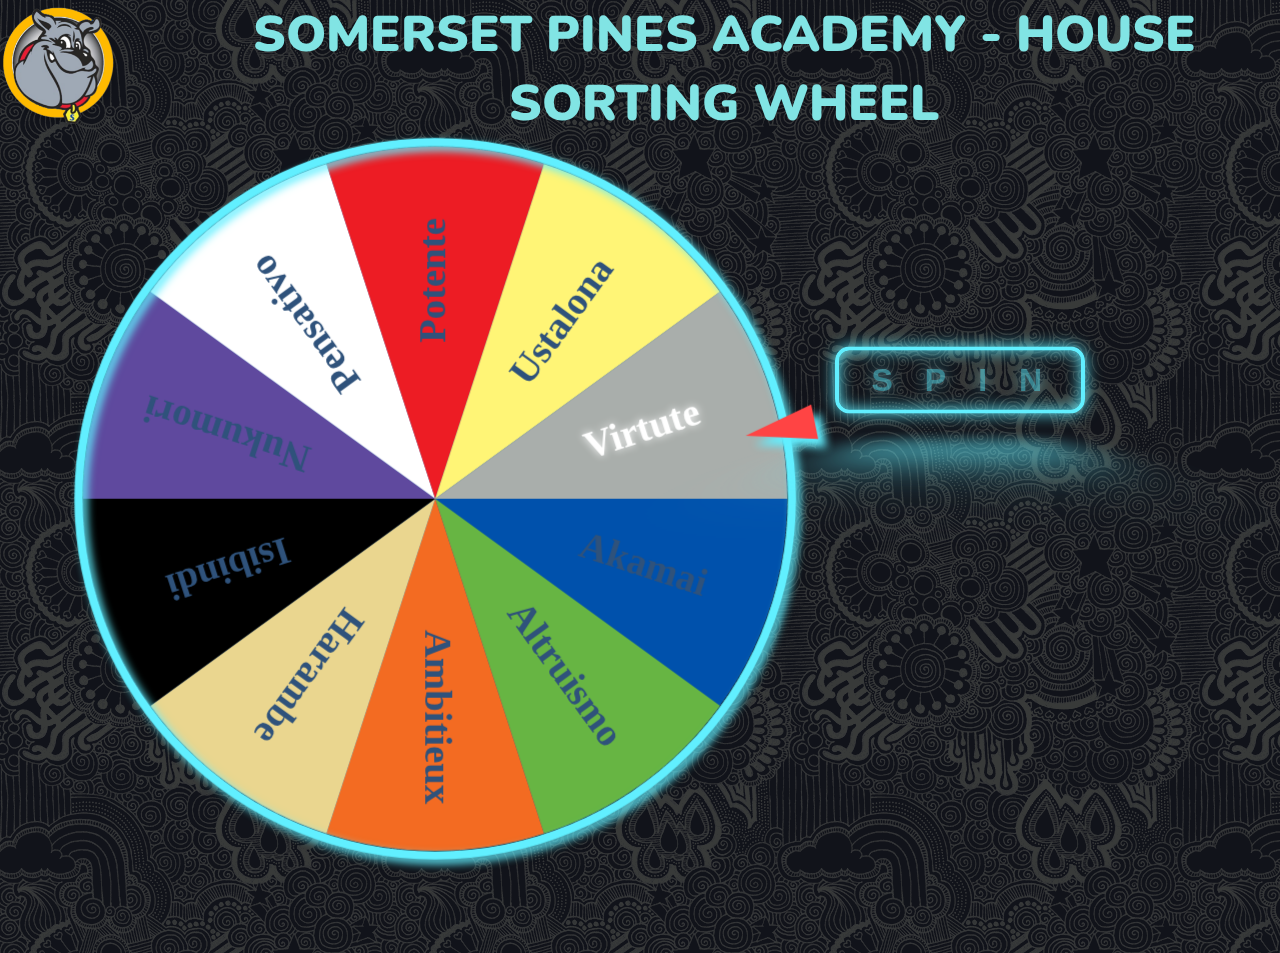
==== spin_2/index.html @ 103a0a88 "Update" ====
<!DOCTYPE html>
<html>
<title> Somerset Pines Charter School - House Sorting Wheel </title>

<head>
  <link rel="preconnect" href="https://fonts.googleapis.com">
  <link rel="preconnect" href="https://fonts.gstatic.com" crossorigin>
  <link href="https://fonts.googleapis.com/css2?family=Nunito:wght@700;800;900;1000&display=swap" rel="stylesheet">
  <link rel="stylesheet" href="main.css">
  <script src="https://ajax.googleapis.com/ajax/libs/jquery/1.12.4/jquery.min.js"></script>
</head>

<body cz-shortcut-listen="true" data-new-gr-c-s-check-loaded="8.906.0" data-gr-ext-installed="">

  <div id="myNav" class="overlay">
    <a href="javascript:void(0)" class="closebtn" onclick="closeCongratulation()">&times;</a>
    <div class="overlay-content">

      <div class="block" style="width: 100%; padding-top: 3%;">
        <p class="congrat_text" id="id_congrat_text"></p>
      </div>

      <div class="block" style="width: 50%; padding-top: 1%;">
        <div class="logo">
          <center><img id="Akamai" class="img" src="house/Akamai-Pines.png" alt="gryffindor" style=" width:90%">
          </center>
        </div>
        <div class="logo">
          <center><img id="Altruismo" class="img" src="house/Altruismo-Pines.png" alt="hufflepuff" style="width:90%">
          </center>
        </div>
        <div class="logo">
          <center><img id="Ambitieux" class="img" src="house/Ambitieux.png" alt="ravenclaw" style="width:90%">
          </center>
        </div>
        <div class="logo">
          <center><img id="Harambe" class="img" src="house/Harambe-Pines.png" alt="slytherin" style="width:90%">
          </center>
        </div>

        <div class="logo">
          <center><img id="Isibindi" class="img" src="house/Isibindi.png" alt="slytherin" style="width:90%">
          </center>
        </div>
        <div class="logo">
          <center><img id="Nukumori" class="img" src="house/Nukumori.png" alt="slytherin" style="width:90%">
          </center>
        </div>
        <div class="logo">
          <center><img id="Pensativo" class="img" src="house/Pensativo.png" alt="slytherin" style="width:90%">
          </center>
        </div>
        <div class="logo">
          <center><img id="Potente" class="img" src="house/Potente.png" alt="slytherin" style="width:90%"></center>
        </div>
        <div class="logo">
          <center><img id="Ustalona" class="img" src="house/Ustalona.png" alt="slytherin" style="width:90%">
          </center>
        </div>
        <div class="logo">
          <center><img id="Virtute" class="img" src="house/Virtute.png" alt="slytherin" style="width:90%"></center>
        </div>
      </div>



    </div>
  </div>
  </div>


  <div class="en-header-school-logo ">
    <div>
      <img src="images/header_logo.png" alt="Somerset Pines Academy Logo">
    </div>
    <div class="header-title">
      <!-- <h1>Somerset Pines Academy - House Sorting Wheel</h1> -->
      <h1>SOMERSET PINES ACADEMY - HOUSE SORTING WHEEL</h1>
    </div>
  </div>



  <div class="page_wrapper">

    <div class="inner_page_wrapper">

      <div class="item centered">
        <canvas id="canvas" width="1920" height="500"></canvas>
      </div>

      <div class="item spin" id="container_click">
        <button class='glowing-btn' id="sortButton" onclick="sortHouse()">
          <span class='glowing-txt'>
            <span class='faulty-letter'>
              SPIN
            </span>
        </button>
      </div>




    </div>

    <script>


      let canvas = document.getElementById("canvas");
      var size = [20, 20, 20, 20, 20, 20, 20, 20, 20, 20]

      var houses = [
        {
          id: "Akamai",
          isAvailable: 0,
          color: "#0051ac",
          // message: "Congratulations, you're in House of Akamai!"
          message: "Congratulations, House of Akamai!"
        },
        {
          id: "Altruismo",
          isAvailable: 0,
          color: "#67b543",
          // message: "Congratulations, you're in House of Altruismo!"
          message: "Congratulations, House of Altruismo!"
        },
        {
          id: "Ambitieux",
          isAvailable: 0,
          color: "#f36b22",
          // message: "Congratulations, you're in House of Ambitieux!"
          message: "Congratulations, House of Ambitieux!"
        },
        {
          id: "Harambe",
          isAvailable: 0,
          color: "#ead68f",
          // message: "Congratulations, you're in House of Harambe!"
          message: "Congratulations, House of Harambe!"
        },
        {
          id: "Isibindi",
          isAvailable: 0,
          color: "#000000",
          // message: "Congratulations, you're in House of Isibindi!"
          message: "Congratulations, House of Isibindi!"
        },
        {
          id: "Nukumori",
          isAvailable: 0,
          color: "#5f499e",
          // message: "Congratulations, you're in House of Nukumori!"
          message: "Congratulations, House of Nukumori!"
        },
        {
          id: "Pensativo",
          isAvailable: 0,
          color: "#ffffff",
          // message: "Congratulations, you're in House of Pensativo!"
          message: "Congratulations, House of Pensativo!"
        },
        {
          id: "Potente",
          isAvailable: 0,
          color: "#ed1c24",
          // message: "Congratulations, you're in House of Potente!"
          message: "Congratulations, House of Potente!"
        },
        {
          id: "Ustalona",
          isAvailable: 0,
          color: "#fff576",
          // message: "Congratulations, you're in House of Ustalona !"
          message: "Congratulations, House of Ustalona !"
        },
        {
          id: "Virtute",
          isAvailable: 0,
          color: "#a9aeab",
          // message: "Congratulations, you're in House of Virtue !"
          message: "Congratulations, House of Virtue !"
        },
      ];

      var available_house = []

      // ============================================================
      // -=--------------------------Update variables
      // ============================================================

      function autoReload()
      {
        available_house = []
        setTimeout(function ()
        {
          var print_out = ''
          var API_key = 'AIzaSyAz3Qqi6pLYNUWko5N4gStzMcAkwnG9m5c';
          var url = 'https://sheets.googleapis.com/v4/spreadsheets/1bp0IvytqZBAU6f9HsjKCt8onm2TYLqkEXXth8N9WM1M/values/update!A1:B10?key=AIzaSyAz3Qqi6pLYNUWko5N4gStzMcAkwnG9m5c'
          $.ajax({
            type: 'GET',
            url: url,
            success: function (data)
            {

              let obj = data;

              let i = 0;
              for (let i = 0; i < 10; i++)
              {
                houses[i].isAvailable = obj.values[i][1];
                if (houses[i].isAvailable == 1)
                {
                  available_house.push(i)
                }
              }
              console.log("===========================================================")
              console.log("========================SPIN NOW===========================")
              console.log("===========================================================")
              $('#data_goes_here').html(print_out)
            }
          });

          autoReload();  // calling again after 5 seconds
        }, 6000);

        // available_house.push(1);
        if (available_house.length != 0)
        {
          document.getElementById("container_click").style.display = "none";
        }
        else
        {
          document.getElementById("container_click").style.display = "block";
        }
      }

      autoReload(); // calling the function for the first time




      // ============================================================
      // -=--------------------------PAINT
      // ============================================================
      let wheels = null;
      let frame = null;

      function repaint(angle)
      {
        let r = Math.min(innerWidth, innerHeight) / 2.55 | 0;
        if (wheels === null)
        {
          wheels = [];
          for (let selected = 0; selected < houses.length; selected++)
          {
            let c = document.createElement("canvas");
            c.width = c.height = 2 * r + 10;
            let ctx = c.getContext("2d"), cx = 5 + r, cy = 5 + r;
            let g = ctx.createRadialGradient(cx, cy, 0, cx, cy, r);
            // g.addColorStop(0, "rgba(0,0,0,0)");
            // g.addColorStop(1, "rgba(0,0,0,0.5)");
            for (let i = 0; i < houses.length; i++)
            {
              let a0 = 2 * Math.PI * i / houses.length;
              let a1 = a0 + 2 * Math.PI / (i == 0 ? 1 : houses.length);
              let a = 2 * Math.PI * (i + 0.5) / houses.length;
              ctx.beginPath();
              ctx.moveTo(cx, cy);
              ctx.arc(cx, cy, r, a0, a1, false);
              ctx.fillStyle = houses[i].color;
              ctx.fill();
              ctx.fillStyle = g;
              ctx.fill();
              ctx.save();
              if (i == selected)
              {
                ctx.fillStyle = "#FFFF";
                ctx.shadowColor = "#FFFF";
                ctx.shadowBlur = r / 40;
              } else
              {
                ctx.fillStyle = "#2f527b";
                // ctx.fillStyle = "#14f8cb";
                ctx.shadowColor = "#1714f8";
                ctx.shadowBlur = r / 100;
                ctx.shadowBlur = 0;
              }
              ctx.font = "bold " + r / houses.length * 1.1 + "px serif";
              ctx.textAlign = "center";
              ctx.textBaseline = "middle";
              ctx.translate(cx, cy);
              ctx.rotate(a);
              ctx.fillText(houses[i].id, r * 0.62, 0);
              ctx.restore();
            }
            wheels.push(c);
          }
        }
        if (frame === null)
        {
          frame = document.createElement("canvas");
          frame.width = frame.height = 10 + 2 * r * 1.25 | 0;
          let ctx = frame.getContext("2d"), cx = frame.width / 2, cy = frame.height / 2;
          ctx.shadowOffsetX = r / 80;
          ctx.shadowOffsetY = r / 80;
          ctx.shadowBlur = r / 40;
          // ctx.shadowColor = "rgba(0,0,0,0.5)";

          // ctx.shadowColor = 'rgba(500, 100, 255, 1)';
          ctx.shadowColor = 'rgba(97, 239, 255, 1)';
          ctx.fillStyle = '#61EFFF';


          ctx.beginPath();
          ctx.arc(cx, cy, r * 1.025, 0, 2 * Math.PI, true);
          // ctx.arc(cx, cy, r * 0.975, 0, 2 * Math.PI, false);
          ctx.arc(cx, cy, r * 1.00189, 0, 2 * Math.PI, false);

          ctx.fill();
          ctx.shadowOffsetX = r / 40;
          ctx.shadowOffsetY = r / 40;
          g = ctx.createRadialGradient(cx - r / 7, cy - r / 7, 0, cx, cy, r / 3);
          // g.addColorStop(0, "#FFF");
          // g.addColorStop(0.2, "#F44");
          // g.addColorStop(1, "#811");
          ctx.fillStyle = g;
          ctx.beginPath();
          ctx.arc(cx, cy, r / 3.5, 0, 2 * Math.PI, false);
          ctx.fill();
          ctx.translate(cx, cy);
          ctx.rotate(Math.PI - 0.2);
          ctx.beginPath();
          ctx.moveTo(- r * 1.1, - r * 0.05);
          ctx.lineTo(- r * 0.9, 0);
          ctx.lineTo(- r * 1.1, r * 0.05);
          ctx.fillStyle = "#F44";
          ctx.fill();
        }
        canvas.width = innerWidth;
        canvas.height = innerHeight;
        let cx = innerWidth / 2, cy = innerHeight / 2;
        let ctx = canvas.getContext("2d");
        let selected = (Math.floor((- 0.2 - angle) * houses.length / (2 * Math.PI))
          % houses.length);
        if (selected < 0) selected += houses.length;
        ctx.save();
        ctx.translate(cx, cy);
        ctx.rotate(angle);
        ctx.translate(-wheels[selected].width / 2, -wheels[selected].height / 2);
        ctx.drawImage(wheels[selected], 0, 0);
        ctx.restore();
        ctx.drawImage(frame, cx - frame.width / 2, cy - frame.height / 2);
      }

      let angle = 0, running = false;

      function spinTo(winner, duration)
      {
        let final_angle = (-0.2) - (0.5 + winner) * 2 * Math.PI / houses.length;
        let start_angle = angle - Math.floor(angle / (2 * Math.PI)) * 2 * Math.PI - 5 * 2 * Math.PI;
        let start = performance.now();
        function frame()
        {
          let now = performance.now();
          let t = Math.min(1, (now - start) / duration);
          t = 3 * t * t - 2 * t * t * t; // ease in out

          angle = start_angle + t * (final_angle - start_angle);
          repaint(angle);
          if (t < 1) requestAnimationFrame(frame); else running = false;

          if (running == false)
          {
            openCongratulation(winner);
          }

        }

        requestAnimationFrame(frame);
        running = true;
      }


      function openCongratulation(id)
      {
        // console.log('openCongratulation');
        var selection = houses[id];
        const elements = document.querySelectorAll('div .logo');
        elements[id].style.display = 'block ';
        document.getElementById("myNav").style.width = "100%";
        // document.getElementById("myNav").style.opacity = "1";

        document.getElementById("id_congrat_text").innerHTML = selection.message;
      }

      function closeCongratulation()
      {
        document.getElementById("myNav").style.width = "0";
        // document.getElementById("myNav").style.display = "none";
      }


      // Creates a Sort Function 
      function sortHouse()
      {

        if (available_house.length == 0)
        {
          return;
        }

        n = available_house.length;
        id_tmp = Math.floor(Math.random() * n)
        id = available_house[id_tmp]


        var selection = houses[id];
        const elements = document.querySelectorAll('div .logo');
        elements.forEach((el) => el.style.display = 'none');
        document.getElementById("id_congrat_text").innerHTML = "";



        if (!running)
        {
          spinTo(id, 3000);
        }

      }

      repaint(angle);

      let csz = null;
      setInterval(function ()
      {
        let sz = innerWidth + "/" + innerHeight;
        if (csz !== sz)
        {
          csz = sz;
          wheels = frame = null;
          repaint(angle);
        }
      }, 10);


    </script>


</body>

</html>
---- spin_2/main.css ----
/* @font-face {
    font-family: 'Harry Potter';
    src: url('https://cdn2.hubspot.net/hubfs/678613/Projects/Harry%20Potter%20Battle%20Game/ParryHotter.ttf') format('truetype')
  } */

  @import url("https://fonts.googleapis.com/css2?family=Montserrat:wght@900&display=swap");

  /* GENERAL */

  * {
    margin: 0;
    padding: 0;
  }



  html {
    overflow-x: hidden;
    overflow-y: auto;
  }

  body {
    /* background-color: #b80000; */
    /* background-color: white; */
    background-color: black;
    height: 100%;
    --bkg: #5eb3fd;
    --white: #e7e6e6;

    background-color: var(--white);
    background-image: url("images/skulls-1920x1080.png");
  }

  h1 {
    color: #81e4e4;
    font-family: 'Nunito';
    font-weight: 900;
    font-size: 50px;
    text-align: center;
    /* text-transform: uppercase; */
  }


  /* HEADER */

  .en-header-school-logo {
    display: flex;
    /* justify-content: center; */
    align-items: center;
  }

  .en-header-school-logo img {
    position: relative;
    width: 70%;
    height: auto;
    z-index: 9999999999999999999999;
  }

  .header-title {
    position: relative;
    height: max-content;
    align-self: center;
    align-content: center;
  }

  .congrat_text {
    color: white;
    font-family: "Passion One";
    font-size: 2em;
    font-weight: 400;
    text-align: center;
  }



  /* ================== PAGE WRAPPER =================*/
  /* .page_wrapper {
    width: 100%;

  }
*/
  .inner_page_wrapper {
    display: flex;
    /* max-width: 1100px; */
    flex-direction: row;
    width: 100%;
    margin: 0 auto;
    padding: 0px 0;
    /* margin-bottom: 64px;
    padding-bottom: 87px; */
    font-family: "Montserrat", sans-serif;
    font-weight: 400;
    font-size: 16px;
    color: #000000;
    /* line-height: 1.5; */
    /* justify-content: center; */
  }

  /* Split the screen in half */
  .split {
    height: 100%;
    width: 50%;
    position: fixed;
    z-index: 1;
    top: 65px;
  }

  /* Control the left side */
  .left {
    left: 0;
    /* background-color: black; */
  }

  /* Control the right side */
  .right {
    right: 0;
    /* background-color: black; */
    padding-top: 1%;
  }

  /* If you want the content centered horizontally and vertically */
  .centered {
    position: absolute;
    top: 50%;
    /* left: 50%; */
    width: 80%;
    transform: translate(-20%, -45%);
    text-align: center;
    padding-top: 10px;
  }

  .wrapper {
    display: flex;
    top: 2px;
    flex-direction: column;
    gap: 10px;
    align-items: center;
  }

  /* 
  .wrapper>div {
    padding-top: 3%;
  } */




  .spin {
    /* display: block; */
    transform: translate(25%, 110%);
    width: 100%;
    text-align: center;
    padding-top: 5%;
  }


  .logo {
    display: none;
    padding-top: 5%;
  }

  /* For Glowing button */




  :root {
    --glow-color: hsl(186 100% 69%);
  }

  *,
  *::before,
  *::after {
    box-sizing: border-box;
  }


  .glowing-btn {
    position: relative;
    color: var(--glow-color);
    cursor: pointer;
    padding: 0.35em 1em;
    border: 0.15em solid var(--glow-color);
    border-radius: 0.45em;
    background: none;
    perspective: 2em;
    font-family: "Raleway", sans-serif;
    font-size: 2em;
    font-weight: 900;
    letter-spacing: 1em;

    -webkit-box-shadow: inset 0px 0px 0.5em 0px var(--glow-color),
      0px 0px 0.5em 0px var(--glow-color);
    -moz-box-shadow: inset 0px 0px 0.5em 0px var(--glow-color),
      0px 0px 0.5em 0px var(--glow-color);
    box-shadow: inset 0px 0px 0.5em 0px var(--glow-color),
      0px 0px 0.5em 0px var(--glow-color);
    animation: border-flicker 2s linear infinite;
  }

  .glowing-txt {
    float: left;
    margin-right: -0.8em;
    -webkit-text-shadow: 0 0 0.125em hsl(0 0% 100% / 0.3),
      0 0 0.45em var(--glow-color);
    -moz-text-shadow: 0 0 0.125em hsl(0 0% 100% / 0.3),
      0 0 0.45em var(--glow-color);
    text-shadow: 0 0 0.125em hsl(0 0% 100% / 0.3), 0 0 0.45em var(--glow-color);
    animation: text-flicker 3s linear infinite;
  }

  .faulty-letter {
    opacity: 0.5;
    animation: faulty-flicker 2s linear infinite;
  }

  .glowing-btn::before {
    content: "";
    position: absolute;
    top: 0;
    bottom: 0;
    left: 0;
    right: 0;
    opacity: 0.7;
    filter: blur(1em);
    transform: translateY(120%) rotateX(95deg) scale(1, 0.35);
    background: var(--glow-color);
    pointer-events: none;
  }

  .glowing-btn::after {
    content: "";
    position: absolute;
    top: 0;
    left: 0;
    right: 0;
    bottom: 0;
    opacity: 0;
    z-index: -1;
    background-color: var(--glow-color);
    box-shadow: 0 0 2em 0.2em var(--glow-color);
    transition: opacity 100ms linear;
  }

  .glowing-btn:hover {
    color: rgba(0, 0, 0, 0.8);
    text-shadow: none;
    animation: none;
  }

  .glowing-btn:hover .glowing-txt {
    animation: none;
  }

  .glowing-btn:hover .faulty-letter {
    animation: none;
    text-shadow: none;
    opacity: 1;
  }

  .glowing-btn:hover:before {
    filter: blur(1.5em);
    opacity: 1;
  }

  .glowing-btn:hover:after {
    opacity: 1;
  }

  @keyframes faulty-flicker {
    0% {
      opacity: 0.1;
    }

    2% {
      opacity: 0.1;
    }

    4% {
      opacity: 0.5;
    }

    19% {
      opacity: 0.5;
    }

    21% {
      opacity: 0.1;
    }

    23% {
      opacity: 1;
    }

    80% {
      opacity: 0.5;
    }

    83% {
      opacity: 0.4;
    }

    87% {
      opacity: 1;
    }
  }

  @keyframes text-flicker {
    0% {
      opacity: 0.1;
    }

    2% {
      opacity: 1;
    }

    8% {
      opacity: 0.1;
    }

    9% {
      opacity: 1;
    }

    12% {
      opacity: 0.1;
    }

    20% {
      opacity: 1;
    }

    25% {
      opacity: 0.3;
    }

    30% {
      opacity: 1;
    }

    70% {
      opacity: 0.7;
    }

    72% {
      opacity: 0.2;
    }

    77% {
      opacity: 0.9;
    }

    100% {
      opacity: 0.9;
    }
  }

  @keyframes border-flicker {
    0% {
      opacity: 0.1;
    }

    2% {
      opacity: 1;
    }

    4% {
      opacity: 0.1;
    }

    8% {
      opacity: 1;
    }

    70% {
      opacity: 0.7;
    }

    100% {
      opacity: 1;
    }
  }


  @media only screen and (max-width: 600px) {
    .glowing-btn {
      font-size: 1em;
    }

    .congrat_text {
      font-size: 1em;
    }
  }

  @media (min-width: 500px) {
    .congrat_text {
      font-size: 3em;
    }
  }



  /* Overlay transitions. */
  .overlay {
    height: 100%;
    /* width: 100%; */
    position: fixed;
    z-index: 1;
    top: 0;
    left: 0;
    background-color: rgb(0, 0, 0);
    background-color: rgba(0, 0, 0, 0.9);
    overflow-x: hidden;
    transition: .5s ease;
  }

  .container:hover .overlay {
    opacity: 1;
  }

  .overlay-content {
    position: relative;
    display: flex;
    flex-direction: column;
    align-items: center;
    top: 0%;
    width: 90%;
    text-align: center;
    margin-top: 10px;

  }

  .overlay a {
    padding: 8px;
    text-decoration: none;
    font-size: 36px;
    color: #818181;
    display: block;
    transition: 0.3s;
  }

  .overlay a:hover,
  .overlay a:focus {
    color: #f1f1f1;
  }

  .overlay .closebtn {
    position: absolute;
    top: 20px;
    right: 45px;
    font-size: 60px;
  }

  @media screen and (max-height: 450px) {
    .overlay a {
      font-size: 20px
    }

    .overlay .closebtn {
      font-size: 40px;
      top: 15px;
      right: 35px;
    }
  }
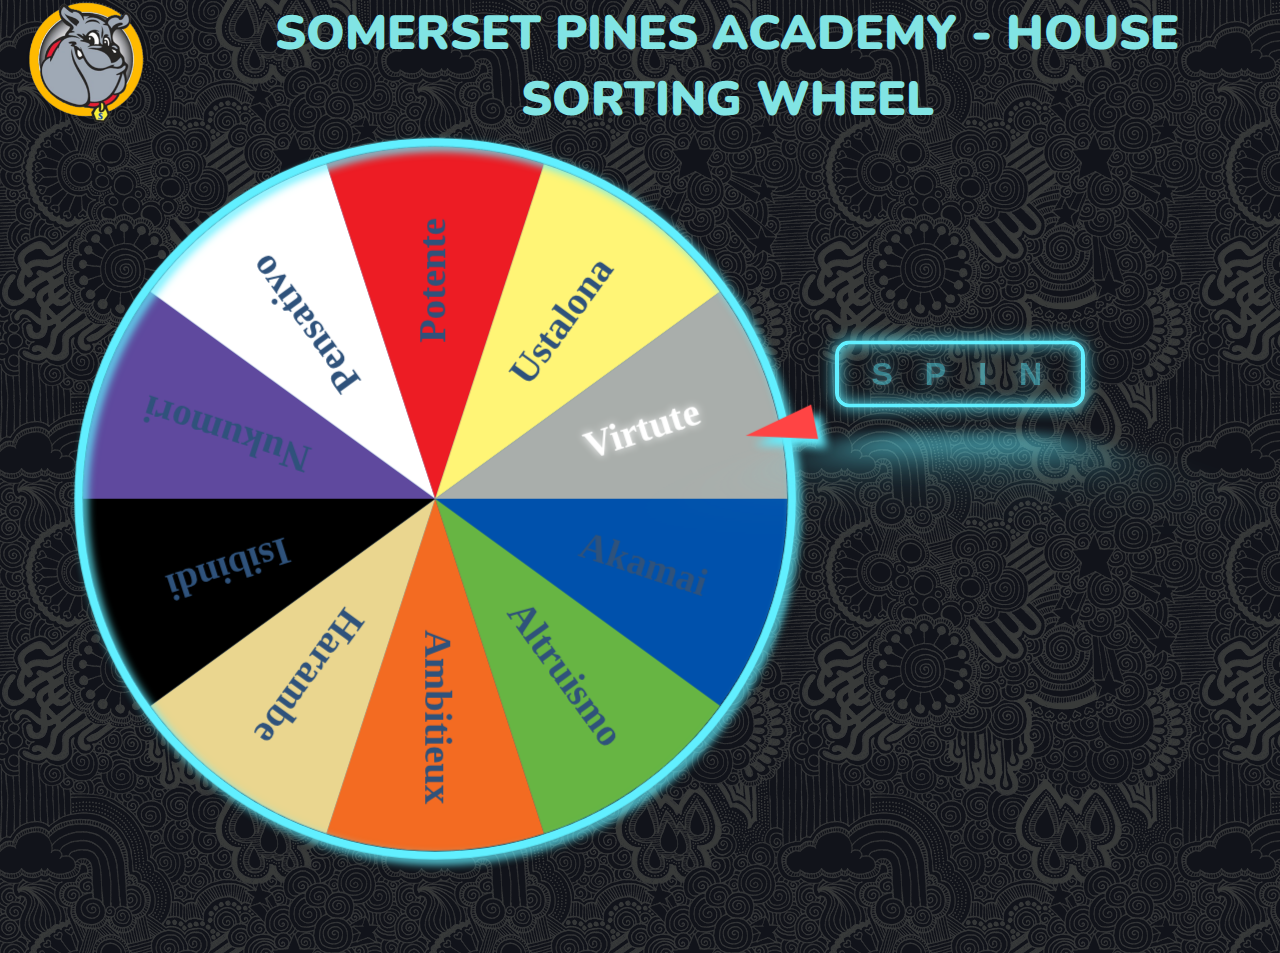
==== commit 0f979176: "update" ====
--- a/spin_2/index.html
+++ b/spin_2/index.html
@@ -70,7 +70,7 @@
 
 
   <div class="en-header-school-logo ">
-    <div>
+    <div style="text-align: center;">
       <img src="images/header_logo.png" alt="Somerset Pines Academy Logo">
     </div>
     <div class="header-title">
--- a/spin_2/main.css
+++ b/spin_2/main.css
@@ -16,12 +16,10 @@
 
   html {
     overflow-x: hidden;
-    overflow-y: auto;
+    overflow-y: hidden;
   }
 
   body {
-    /* background-color: #b80000; */
-    /* background-color: white; */
     background-color: black;
     height: 100%;
     --bkg: #5eb3fd;
@@ -35,8 +33,9 @@
     color: #81e4e4;
     font-family: 'Nunito';
     font-weight: 900;
-    font-size: 50px;
-    text-align: center;
+    font-size: 48px;
+    text-align: center;
+    /* left:-10% */
     /* text-transform: uppercase; */
   }
 
@@ -53,14 +52,14 @@
     position: relative;
     width: 70%;
     height: auto;
+    align-self: right;
     z-index: 9999999999999999999999;
   }
 
   .header-title {
     position: relative;
     height: max-content;
-    align-self: center;
-    align-content: center;
+    text-align: center;
   }
 
   .congrat_text {
@@ -86,14 +85,10 @@
     width: 100%;
     margin: 0 auto;
     padding: 0px 0;
-    /* margin-bottom: 64px;
-    padding-bottom: 87px; */
     font-family: "Montserrat", sans-serif;
     font-weight: 400;
     font-size: 16px;
     color: #000000;
-    /* line-height: 1.5; */
-    /* justify-content: center; */
   }
 
   /* Split the screen in half */
@@ -136,13 +131,6 @@
     gap: 10px;
     align-items: center;
   }
-
-  /* 
-  .wrapper>div {
-    padding-top: 3%;
-  } */
-
-
 
 
   .spin {
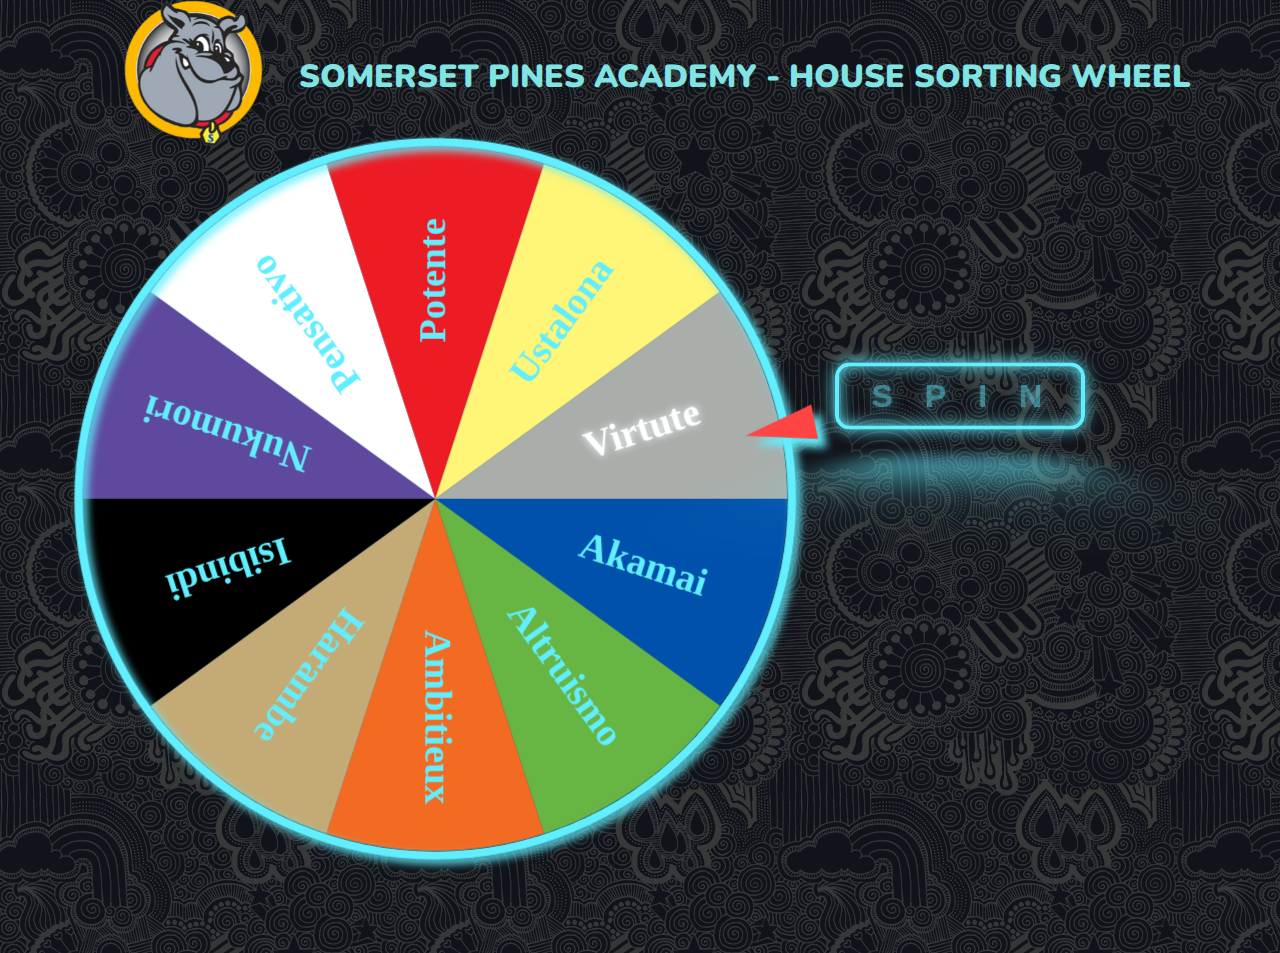
==== commit 50a4b82d: "Update" ====
--- a/spin_2/index.html
+++ b/spin_2/index.html
@@ -3,447 +3,442 @@
 <title> Somerset Pines Charter School - House Sorting Wheel </title>
 
 <head>
-  <link rel="preconnect" href="https://fonts.googleapis.com">
-  <link rel="preconnect" href="https://fonts.gstatic.com" crossorigin>
-  <link href="https://fonts.googleapis.com/css2?family=Nunito:wght@700;800;900;1000&display=swap" rel="stylesheet">
-  <link rel="stylesheet" href="main.css">
-  <script src="https://ajax.googleapis.com/ajax/libs/jquery/1.12.4/jquery.min.js"></script>
+	<meta name="viewport" content="width=device-width, initial-scale=1.0">
+	<link rel="preconnect" href="https://fonts.googleapis.com">
+	<link rel="preconnect" href="https://fonts.gstatic.com" crossorigin>
+	<link href="https://fonts.googleapis.com/css2?family=Nunito:wght@700;800;900;1000&display=swap" rel="stylesheet">
+	<link rel="stylesheet" href="main.css">
+	<script src="https://ajax.googleapis.com/ajax/libs/jquery/1.12.4/jquery.min.js"></script>
 </head>
 
 <body cz-shortcut-listen="true" data-new-gr-c-s-check-loaded="8.906.0" data-gr-ext-installed="">
 
-  <div id="myNav" class="overlay">
-    <a href="javascript:void(0)" class="closebtn" onclick="closeCongratulation()">&times;</a>
-    <div class="overlay-content">
-
-      <div class="block" style="width: 100%; padding-top: 3%;">
-        <p class="congrat_text" id="id_congrat_text"></p>
-      </div>
-
-      <div class="block" style="width: 50%; padding-top: 1%;">
-        <div class="logo">
-          <center><img id="Akamai" class="img" src="house/Akamai-Pines.png" alt="gryffindor" style=" width:90%">
-          </center>
-        </div>
-        <div class="logo">
-          <center><img id="Altruismo" class="img" src="house/Altruismo-Pines.png" alt="hufflepuff" style="width:90%">
-          </center>
-        </div>
-        <div class="logo">
-          <center><img id="Ambitieux" class="img" src="house/Ambitieux.png" alt="ravenclaw" style="width:90%">
-          </center>
-        </div>
-        <div class="logo">
-          <center><img id="Harambe" class="img" src="house/Harambe-Pines.png" alt="slytherin" style="width:90%">
-          </center>
-        </div>
-
-        <div class="logo">
-          <center><img id="Isibindi" class="img" src="house/Isibindi.png" alt="slytherin" style="width:90%">
-          </center>
-        </div>
-        <div class="logo">
-          <center><img id="Nukumori" class="img" src="house/Nukumori.png" alt="slytherin" style="width:90%">
-          </center>
-        </div>
-        <div class="logo">
-          <center><img id="Pensativo" class="img" src="house/Pensativo.png" alt="slytherin" style="width:90%">
-          </center>
-        </div>
-        <div class="logo">
-          <center><img id="Potente" class="img" src="house/Potente.png" alt="slytherin" style="width:90%"></center>
-        </div>
-        <div class="logo">
-          <center><img id="Ustalona" class="img" src="house/Ustalona.png" alt="slytherin" style="width:90%">
-          </center>
-        </div>
-        <div class="logo">
-          <center><img id="Virtute" class="img" src="house/Virtute.png" alt="slytherin" style="width:90%"></center>
-        </div>
-      </div>
-
-
-
-    </div>
-  </div>
-  </div>
-
-
-  <div class="en-header-school-logo ">
-    <div style="text-align: center;">
-      <img src="images/header_logo.png" alt="Somerset Pines Academy Logo">
-    </div>
-    <div class="header-title">
-      <!-- <h1>Somerset Pines Academy - House Sorting Wheel</h1> -->
-      <h1>SOMERSET PINES ACADEMY - HOUSE SORTING WHEEL</h1>
-    </div>
-  </div>
-
-
-
-  <div class="page_wrapper">
-
-    <div class="inner_page_wrapper">
-
-      <div class="item centered">
-        <canvas id="canvas" width="1920" height="500"></canvas>
-      </div>
-
-      <div class="item spin" id="container_click">
-        <button class='glowing-btn' id="sortButton" onclick="sortHouse()">
-          <span class='glowing-txt'>
-            <span class='faulty-letter'>
-              SPIN
-            </span>
-        </button>
-      </div>
-
-
-
-
-    </div>
-
-    <script>
-
-
-      let canvas = document.getElementById("canvas");
-      var size = [20, 20, 20, 20, 20, 20, 20, 20, 20, 20]
-
-      var houses = [
-        {
-          id: "Akamai",
-          isAvailable: 0,
-          color: "#0051ac",
-          // message: "Congratulations, you're in House of Akamai!"
-          message: "Congratulations, House of Akamai!"
-        },
-        {
-          id: "Altruismo",
-          isAvailable: 0,
-          color: "#67b543",
-          // message: "Congratulations, you're in House of Altruismo!"
-          message: "Congratulations, House of Altruismo!"
-        },
-        {
-          id: "Ambitieux",
-          isAvailable: 0,
-          color: "#f36b22",
-          // message: "Congratulations, you're in House of Ambitieux!"
-          message: "Congratulations, House of Ambitieux!"
-        },
-        {
-          id: "Harambe",
-          isAvailable: 0,
-          color: "#ead68f",
-          // message: "Congratulations, you're in House of Harambe!"
-          message: "Congratulations, House of Harambe!"
-        },
-        {
-          id: "Isibindi",
-          isAvailable: 0,
-          color: "#000000",
-          // message: "Congratulations, you're in House of Isibindi!"
-          message: "Congratulations, House of Isibindi!"
-        },
-        {
-          id: "Nukumori",
-          isAvailable: 0,
-          color: "#5f499e",
-          // message: "Congratulations, you're in House of Nukumori!"
-          message: "Congratulations, House of Nukumori!"
-        },
-        {
-          id: "Pensativo",
-          isAvailable: 0,
-          color: "#ffffff",
-          // message: "Congratulations, you're in House of Pensativo!"
-          message: "Congratulations, House of Pensativo!"
-        },
-        {
-          id: "Potente",
-          isAvailable: 0,
-          color: "#ed1c24",
-          // message: "Congratulations, you're in House of Potente!"
-          message: "Congratulations, House of Potente!"
-        },
-        {
-          id: "Ustalona",
-          isAvailable: 0,
-          color: "#fff576",
-          // message: "Congratulations, you're in House of Ustalona !"
-          message: "Congratulations, House of Ustalona !"
-        },
-        {
-          id: "Virtute",
-          isAvailable: 0,
-          color: "#a9aeab",
-          // message: "Congratulations, you're in House of Virtue !"
-          message: "Congratulations, House of Virtue !"
-        },
-      ];
-
-      var available_house = []
-
-      // ============================================================
-      // -=--------------------------Update variables
-      // ============================================================
-
-      function autoReload()
-      {
-        available_house = []
-        setTimeout(function ()
-        {
-          var print_out = ''
-          var API_key = 'AIzaSyAz3Qqi6pLYNUWko5N4gStzMcAkwnG9m5c';
-          var url = 'https://sheets.googleapis.com/v4/spreadsheets/1bp0IvytqZBAU6f9HsjKCt8onm2TYLqkEXXth8N9WM1M/values/update!A1:B10?key=AIzaSyAz3Qqi6pLYNUWko5N4gStzMcAkwnG9m5c'
-          $.ajax({
-            type: 'GET',
-            url: url,
-            success: function (data)
-            {
-
-              let obj = data;
-
-              let i = 0;
-              for (let i = 0; i < 10; i++)
-              {
-                houses[i].isAvailable = obj.values[i][1];
-                if (houses[i].isAvailable == 1)
-                {
-                  available_house.push(i)
-                }
-              }
-              console.log("===========================================================")
-              console.log("========================SPIN NOW===========================")
-              console.log("===========================================================")
-              $('#data_goes_here').html(print_out)
-            }
-          });
-
-          autoReload();  // calling again after 5 seconds
-        }, 6000);
-
-        // available_house.push(1);
-        if (available_house.length != 0)
-        {
-          document.getElementById("container_click").style.display = "none";
-        }
-        else
-        {
-          document.getElementById("container_click").style.display = "block";
-        }
-      }
-
-      autoReload(); // calling the function for the first time
-
-
-
-
-      // ============================================================
-      // -=--------------------------PAINT
-      // ============================================================
-      let wheels = null;
-      let frame = null;
-
-      function repaint(angle)
-      {
-        let r = Math.min(innerWidth, innerHeight) / 2.55 | 0;
-        if (wheels === null)
-        {
-          wheels = [];
-          for (let selected = 0; selected < houses.length; selected++)
-          {
-            let c = document.createElement("canvas");
-            c.width = c.height = 2 * r + 10;
-            let ctx = c.getContext("2d"), cx = 5 + r, cy = 5 + r;
-            let g = ctx.createRadialGradient(cx, cy, 0, cx, cy, r);
-            // g.addColorStop(0, "rgba(0,0,0,0)");
-            // g.addColorStop(1, "rgba(0,0,0,0.5)");
-            for (let i = 0; i < houses.length; i++)
-            {
-              let a0 = 2 * Math.PI * i / houses.length;
-              let a1 = a0 + 2 * Math.PI / (i == 0 ? 1 : houses.length);
-              let a = 2 * Math.PI * (i + 0.5) / houses.length;
-              ctx.beginPath();
-              ctx.moveTo(cx, cy);
-              ctx.arc(cx, cy, r, a0, a1, false);
-              ctx.fillStyle = houses[i].color;
-              ctx.fill();
-              ctx.fillStyle = g;
-              ctx.fill();
-              ctx.save();
-              if (i == selected)
-              {
-                ctx.fillStyle = "#FFFF";
-                ctx.shadowColor = "#FFFF";
-                ctx.shadowBlur = r / 40;
-              } else
-              {
-                ctx.fillStyle = "#2f527b";
-                // ctx.fillStyle = "#14f8cb";
-                ctx.shadowColor = "#1714f8";
-                ctx.shadowBlur = r / 100;
-                ctx.shadowBlur = 0;
-              }
-              ctx.font = "bold " + r / houses.length * 1.1 + "px serif";
-              ctx.textAlign = "center";
-              ctx.textBaseline = "middle";
-              ctx.translate(cx, cy);
-              ctx.rotate(a);
-              ctx.fillText(houses[i].id, r * 0.62, 0);
-              ctx.restore();
-            }
-            wheels.push(c);
-          }
-        }
-        if (frame === null)
-        {
-          frame = document.createElement("canvas");
-          frame.width = frame.height = 10 + 2 * r * 1.25 | 0;
-          let ctx = frame.getContext("2d"), cx = frame.width / 2, cy = frame.height / 2;
-          ctx.shadowOffsetX = r / 80;
-          ctx.shadowOffsetY = r / 80;
-          ctx.shadowBlur = r / 40;
-          // ctx.shadowColor = "rgba(0,0,0,0.5)";
-
-          // ctx.shadowColor = 'rgba(500, 100, 255, 1)';
-          ctx.shadowColor = 'rgba(97, 239, 255, 1)';
-          ctx.fillStyle = '#61EFFF';
-
-
-          ctx.beginPath();
-          ctx.arc(cx, cy, r * 1.025, 0, 2 * Math.PI, true);
-          // ctx.arc(cx, cy, r * 0.975, 0, 2 * Math.PI, false);
-          ctx.arc(cx, cy, r * 1.00189, 0, 2 * Math.PI, false);
-
-          ctx.fill();
-          ctx.shadowOffsetX = r / 40;
-          ctx.shadowOffsetY = r / 40;
-          g = ctx.createRadialGradient(cx - r / 7, cy - r / 7, 0, cx, cy, r / 3);
-          // g.addColorStop(0, "#FFF");
-          // g.addColorStop(0.2, "#F44");
-          // g.addColorStop(1, "#811");
-          ctx.fillStyle = g;
-          ctx.beginPath();
-          ctx.arc(cx, cy, r / 3.5, 0, 2 * Math.PI, false);
-          ctx.fill();
-          ctx.translate(cx, cy);
-          ctx.rotate(Math.PI - 0.2);
-          ctx.beginPath();
-          ctx.moveTo(- r * 1.1, - r * 0.05);
-          ctx.lineTo(- r * 0.9, 0);
-          ctx.lineTo(- r * 1.1, r * 0.05);
-          ctx.fillStyle = "#F44";
-          ctx.fill();
-        }
-        canvas.width = innerWidth;
-        canvas.height = innerHeight;
-        let cx = innerWidth / 2, cy = innerHeight / 2;
-        let ctx = canvas.getContext("2d");
-        let selected = (Math.floor((- 0.2 - angle) * houses.length / (2 * Math.PI))
-          % houses.length);
-        if (selected < 0) selected += houses.length;
-        ctx.save();
-        ctx.translate(cx, cy);
-        ctx.rotate(angle);
-        ctx.translate(-wheels[selected].width / 2, -wheels[selected].height / 2);
-        ctx.drawImage(wheels[selected], 0, 0);
-        ctx.restore();
-        ctx.drawImage(frame, cx - frame.width / 2, cy - frame.height / 2);
-      }
-
-      let angle = 0, running = false;
-
-      function spinTo(winner, duration)
-      {
-        let final_angle = (-0.2) - (0.5 + winner) * 2 * Math.PI / houses.length;
-        let start_angle = angle - Math.floor(angle / (2 * Math.PI)) * 2 * Math.PI - 5 * 2 * Math.PI;
-        let start = performance.now();
-        function frame()
-        {
-          let now = performance.now();
-          let t = Math.min(1, (now - start) / duration);
-          t = 3 * t * t - 2 * t * t * t; // ease in out
-
-          angle = start_angle + t * (final_angle - start_angle);
-          repaint(angle);
-          if (t < 1) requestAnimationFrame(frame); else running = false;
-
-          if (running == false)
-          {
-            openCongratulation(winner);
-          }
-
-        }
-
-        requestAnimationFrame(frame);
-        running = true;
-      }
-
-
-      function openCongratulation(id)
-      {
-        // console.log('openCongratulation');
-        var selection = houses[id];
-        const elements = document.querySelectorAll('div .logo');
-        elements[id].style.display = 'block ';
-        document.getElementById("myNav").style.width = "100%";
-        // document.getElementById("myNav").style.opacity = "1";
-
-        document.getElementById("id_congrat_text").innerHTML = selection.message;
-      }
-
-      function closeCongratulation()
-      {
-        document.getElementById("myNav").style.width = "0";
-        // document.getElementById("myNav").style.display = "none";
-      }
-
-
-      // Creates a Sort Function 
-      function sortHouse()
-      {
-
-        if (available_house.length == 0)
-        {
-          return;
-        }
-
-        n = available_house.length;
-        id_tmp = Math.floor(Math.random() * n)
-        id = available_house[id_tmp]
-
-
-        var selection = houses[id];
-        const elements = document.querySelectorAll('div .logo');
-        elements.forEach((el) => el.style.display = 'none');
-        document.getElementById("id_congrat_text").innerHTML = "";
-
-
-
-        if (!running)
-        {
-          spinTo(id, 3000);
-        }
-
-      }
-
-      repaint(angle);
-
-      let csz = null;
-      setInterval(function ()
-      {
-        let sz = innerWidth + "/" + innerHeight;
-        if (csz !== sz)
-        {
-          csz = sz;
-          wheels = frame = null;
-          repaint(angle);
-        }
-      }, 10);
-
-
-    </script>
+	<div class='full_page'>
+
+		<div class="en-header-school-logo">
+			<div style="text-align: center;">
+				<img src="images/header_logo.png" alt="Somerset Pines Academy Logo">
+			</div>
+			<div class="header-title">
+				<h1>SOMERSET PINES ACADEMY - HOUSE SORTING WHEEL</h1>
+			</div>
+		</div>
+
+
+
+		<div class="page_wrapper">
+			<div class="inner_page_wrapper">
+				<div class="item centered">
+					<canvas id="canvas" width="1920" height="500"></canvas>
+				</div>
+				<div class="item spin" id="container_click">
+		
+					<button class='glowing-btn' id="sortButton" onclick="sortHouse()">
+						<span class='glowing-txt'>
+							<span class='faulty-letter'>
+								SPIN
+							</span>
+					</button>
+				</div>
+			</div>
+
+
+			<div id="myNav" class="overlay">
+				<a href="javascript:void(0)" class="closebtn" onclick="closeCongratulation()">&times;</a>
+				<div class="overlay-content">
+
+					<div class="block" style="width: 100%; padding-top: 1%;">
+						<p class="congrat_text" id="id_congrat_text"></p>
+					</div>
+
+					<div class="block" style="width: 50%; padding-top: 1%;">
+						<div class="logo">
+							<center><img id="Akamai" class="img" src="house/Akamai-Pines.png" alt="gryffindor" style=" width:90%">
+							</center>
+						</div>
+						<div class="logo">
+							<center><img id="Altruismo" class="img" src="house/Altruismo-Pines.png" alt="hufflepuff" style="width:90%">
+							</center>
+						</div>
+						<div class="logo">
+							<center><img id="Ambitieux" class="img" src="house/Ambitieux.png" alt="ravenclaw" style="width:90%">
+							</center>
+						</div>
+						<div class="logo">
+							<center><img id="Harambe" class="img" src="house/Harambe-Pines.png" alt="slytherin" style="width:90%">
+							</center>
+						</div>
+
+						<div class="logo">
+							<center><img id="Isibindi" class="img" src="house/Isibindi_new.png" alt="slytherin" style="width:90%">
+							</center>
+						</div>
+						<div class="logo">
+							<center><img id="Nukumori" class="img" src="house/Nukumori.png" alt="slytherin" style="width:90%">
+							</center>
+						</div>
+						<div class="logo">
+							<center><img id="Pensativo" class="img" src="house/Pensativo.png" alt="slytherin" style="width:90%">
+							</center>
+						</div>
+						<div class="logo">
+							<center><img id="Potente" class="img" src="house/Potente.png" alt="slytherin" style="width:90%"></center>
+						</div>
+						<div class="logo">
+							<center><img id="Ustalona" class="img" src="house/Ustalona.png" alt="slytherin" style="width:90%">
+							</center>
+						</div>
+						<div class="logo">
+							<center><img id="Virtute" class="img" src="house/Virtute.png" alt="slytherin" style="width:90%"></center>
+						</div>
+					</div>
+				</div>
+			</div>
+		</div>
+
+
+		<script>
+
+
+			let canvas=document.getElementById("canvas");
+			var size=[20,20,20,20,20,20,20,20,20,20]
+
+			var houses=[
+				{
+					id: "Akamai",
+					isAvailable: 0,
+					color: "#0051ac",
+					// message: "Congratulations, you're in House of Akamai!"
+					message: "Congratulations, House of Akamai!"
+				},
+				{
+					id: "Altruismo",
+					isAvailable: 0,
+					color: "#67b543",
+					// message: "Congratulations, you're in House of Altruismo!"
+					message: "Congratulations, House of Altruismo!"
+				},
+				{
+					id: "Ambitieux",
+					isAvailable: 0,
+					color: "#f36b22",
+					// message: "Congratulations, you're in House of Ambitieux!"
+					message: "Congratulations, House of Ambitieux!"
+				},
+				{
+					id: "Harambe",
+					isAvailable: 0,
+					color: "#c4ab76",
+					// message: "Congratulations, you're in House of Harambe!"
+					message: "Congratulations, House of Harambe!"
+				},
+				{
+					id: "Isibindi",
+					isAvailable: 0,
+					color: "#000000",
+					// message: "Congratulations, you're in House of Isibindi!"
+					message: "Congratulations, House of Isibindi!"
+				},
+				{
+					id: "Nukumori",
+					isAvailable: 0,
+					color: "#5f499e",
+					// message: "Congratulations, you're in House of Nukumori!"
+					message: "Congratulations, House of Nukumori!"
+				},
+				{
+					id: "Pensativo",
+					isAvailable: 0,
+					color: "#ffffff",
+					// message: "Congratulations, you're in House of Pensativo!"
+					message: "Congratulations, House of Pensativo!"
+				},
+				{
+					id: "Potente",
+					isAvailable: 0,
+					color: "#ed1c24",
+					// message: "Congratulations, you're in House of Potente!"
+					message: "Congratulations, House of Potente!"
+				},
+				{
+					id: "Ustalona",
+					isAvailable: 0,
+					color: "#fff576",
+					// message: "Congratulations, you're in House of Ustalona !"
+					message: "Congratulations, House of Ustalona !"
+				},
+				{
+					id: "Virtute",
+					isAvailable: 0,
+					color: "#a9aeab",
+					// message: "Congratulations, you're in House of Virtue !"
+					message: "Congratulations, House of Virtute !"
+				},
+			];
+
+			var available_house=[]
+
+			// ============================================================
+			// -=--------------------------Update variables
+			// ============================================================
+
+			function autoReload()
+			{
+				available_house=[]
+				setTimeout(function()
+				{
+					var print_out=''
+					var API_key='AIzaSyAz3Qqi6pLYNUWko5N4gStzMcAkwnG9m5c';
+					var url='https://sheets.googleapis.com/v4/spreadsheets/1bp0IvytqZBAU6f9HsjKCt8onm2TYLqkEXXth8N9WM1M/values/update!A1:B10?key=AIzaSyAz3Qqi6pLYNUWko5N4gStzMcAkwnG9m5c'
+					$.ajax({
+						type: 'GET',
+						url: url,
+						success: function(data)
+						{
+
+							let obj=data;
+
+							let i=0;
+							for(let i=0;i<10;i++)
+							{
+								houses[i].isAvailable=obj.values[i][1];
+								if(houses[i].isAvailable==1)
+								{
+									available_house.push(i)
+								}
+							}
+							console.log("===========================================================")
+							console.log("========================SPIN NOW===========================")
+							console.log("===========================================================")
+							$('#data_goes_here').html(print_out)
+						}
+					});
+
+					autoReload();  // calling again after 5 seconds
+				},6000);
+
+				// available_house.push(1);
+				if(available_house.length!=0)
+				{
+					document.getElementById("container_click").style.display="none";
+				}
+				else
+				{
+					document.getElementById("container_click").style.display="block";
+				}
+			}
+
+			autoReload(); // calling the function for the first time
+
+
+
+
+			// ============================================================
+			// -=--------------------------PAINT
+			// ============================================================
+			let wheels=null;
+			let frame=null;
+
+			function repaint(angle)
+			{
+				let r=Math.min(innerWidth,innerHeight)/2.55|0;
+				if(wheels===null)
+				{
+					wheels=[];
+					for(let selected=0;selected<houses.length;selected++)
+					{
+						let c=document.createElement("canvas");
+						c.width=c.height=2*r+10;
+						let ctx=c.getContext("2d"),cx=5+r,cy=5+r;
+						let g=ctx.createRadialGradient(cx,cy,0,cx,cy,r);
+						// g.addColorStop(0, "rgba(0,0,0,0)");
+						// g.addColorStop(1, "rgba(0,0,0,0.5)");
+						for(let i=0;i<houses.length;i++)
+						{
+							let a0=2*Math.PI*i/houses.length;
+							let a1=a0+2*Math.PI/(i==0? 1:houses.length);
+							let a=2*Math.PI*(i+0.5)/houses.length;
+							ctx.beginPath();
+							ctx.moveTo(cx,cy);
+							ctx.arc(cx,cy,r,a0,a1,false);
+							ctx.fillStyle=houses[i].color;
+							ctx.fill();
+							ctx.fillStyle=g;
+							ctx.fill();
+							ctx.save();
+							if(i==selected)
+							{
+								ctx.fillStyle="#FFFF";
+								ctx.shadowColor="#FFFF";
+								ctx.shadowBlur=r/40;
+							} else
+							{
+								ctx.fillStyle="#61EFFF";
+								// ctx.fillStyle = "#14f8cb";
+								// ctx.shadowColor="#1714f8";
+								// ctx.shadowBlur=r/100;
+								// ctx.shadowBlur=0;
+							}
+							ctx.font="bold "+r/houses.length*1.1+"px serif";
+							ctx.textAlign="center";
+							ctx.textBaseline="middle";
+							ctx.translate(cx,cy);
+							ctx.rotate(a);
+							ctx.fillText(houses[i].id,r*0.62,0);
+							// ctx.strokeText(houses[i].id,r*0.62,0);
+							ctx.restore();
+						}
+						wheels.push(c);
+					}
+				}
+				if(frame===null)
+				{
+					frame=document.createElement("canvas");
+					frame.width=frame.height=10+2*r*1.25|0;
+					let ctx=frame.getContext("2d"),cx=frame.width/2,cy=frame.height/2;
+					ctx.shadowOffsetX=r/80;
+					ctx.shadowOffsetY=r/80;
+					ctx.shadowBlur=r/40;
+					// ctx.shadowColor = "rgba(0,0,0,0.5)";
+
+					// ctx.shadowColor = 'rgba(500, 100, 255, 1)';
+					ctx.shadowColor='rgba(97, 239, 255, 1)';
+					ctx.fillStyle='#61EFFF';
+
+
+					ctx.beginPath();
+					ctx.arc(cx,cy,r*1.025,0,2*Math.PI,true);
+					// ctx.arc(cx, cy, r * 0.975, 0, 2 * Math.PI, false);
+					ctx.arc(cx,cy,r*1.00189,0,2*Math.PI,false);
+
+					ctx.fill();
+					ctx.shadowOffsetX=r/40;
+					ctx.shadowOffsetY=r/40;
+					g=ctx.createRadialGradient(cx-r/7,cy-r/7,0,cx,cy,r/3);
+					// g.addColorStop(0, "#FFF");
+					// g.addColorStop(0.2, "#F44");
+					// g.addColorStop(1, "#811");
+					ctx.fillStyle=g;
+					ctx.beginPath();
+					ctx.arc(cx,cy,r/3.5,0,2*Math.PI,false);
+					ctx.fill();
+					ctx.translate(cx,cy);
+					ctx.rotate(Math.PI-0.2);
+					ctx.beginPath();
+					ctx.moveTo(- r*1.1,- r*0.05);
+					ctx.lineTo(- r*0.9,0);
+					ctx.lineTo(- r*1.1,r*0.05);
+					ctx.fillStyle="#F44";
+					ctx.fill();
+				}
+				canvas.width=innerWidth;
+				canvas.height=innerHeight;
+				let cx=innerWidth/2,cy=innerHeight/2;
+				let ctx=canvas.getContext("2d");
+				let selected=(Math.floor((- 0.2-angle)*houses.length/(2*Math.PI))
+					%houses.length);
+				if(selected<0) selected+=houses.length;
+				ctx.save();
+				ctx.translate(cx,cy);
+				ctx.rotate(angle);
+				ctx.translate(-wheels[selected].width/2,-wheels[selected].height/2);
+				ctx.drawImage(wheels[selected],0,0);
+				ctx.restore();
+				ctx.drawImage(frame,cx-frame.width/2,cy-frame.height/2);
+			}
+
+			let angle=0,running=false;
+
+			function spinTo(winner,duration)
+			{
+				let final_angle=(-0.2)-(0.5+winner)*2*Math.PI/houses.length;
+				let start_angle=angle-Math.floor(angle/(2*Math.PI))*2*Math.PI-5*2*Math.PI;
+				let start=performance.now();
+				function frame()
+				{
+					let now=performance.now();
+					let t=Math.min(1,(now-start)/duration);
+					t=3*t*t-2*t*t*t; // ease in out
+
+					angle=start_angle+t*(final_angle-start_angle);
+					repaint(angle);
+					if(t<1) requestAnimationFrame(frame); else running=false;
+
+					if(running==false)
+					{
+						openCongratulation(winner);
+					}
+
+				}
+
+				requestAnimationFrame(frame);
+				running=true;
+			}
+
+
+			function openCongratulation(id)
+			{
+				// console.log('openCongratulation');
+				var selection=houses[id];
+				const elements=document.querySelectorAll('div .logo');
+				elements[id].style.display='block ';
+				document.getElementById("myNav").style.width="100%";
+				// document.getElementById("myNav").style.opacity = "1";
+
+				document.getElementById("id_congrat_text").innerHTML=selection.message;
+			}
+
+			function closeCongratulation()
+			{
+				document.getElementById("myNav").style.width="0";
+				// document.getElementById("myNav").style.display = "none";
+			}
+
+
+			// Creates a Sort Function
+			function sortHouse()
+			{
+
+				if(available_house.length==0)
+				{
+					return;
+				}
+
+				n=available_house.length;
+				id_tmp=Math.floor(Math.random()*n)
+				id=available_house[id_tmp]
+
+
+				var selection=houses[id];
+				const elements=document.querySelectorAll('div .logo');
+				elements.forEach((el) => el.style.display='none');
+				document.getElementById("id_congrat_text").innerHTML="";
+
+
+
+				if(!running)
+				{
+					spinTo(id,3000);
+				}
+
+			}
+
+			repaint(angle);
+
+			let csz=null;
+			setInterval(function()
+			{
+				let sz=innerWidth+"/"+innerHeight;
+				if(csz!==sz)
+				{
+					csz=sz;
+					wheels=frame=null;
+					repaint(angle);
+				}
+			},10);
+
+
+		</script>
 
 
 </body>
--- a/spin_2/main.css
+++ b/spin_2/main.css
@@ -33,7 +33,7 @@
     color: #81e4e4;
     font-family: 'Nunito';
     font-weight: 900;
-    font-size: 48px;
+    font-size: 2.5vw;
     text-align: center;
     /* left:-10% */
     /* text-transform: uppercase; */
@@ -44,7 +44,7 @@
 
   .en-header-school-logo {
     display: flex;
-    /* justify-content: center; */
+    justify-content: center;
     align-items: center;
   }
 
@@ -65,7 +65,7 @@
   .congrat_text {
     color: white;
     font-family: "Passion One";
-    font-size: 2em;
+    font-size: 2.7vw;
     font-weight: 400;
     text-align: center;
   }
@@ -78,6 +78,11 @@
 
   }
 */
+.full_page{
+  display: flex;
+  flex-direction: column;
+
+}
   .inner_page_wrapper {
     display: flex;
     /* max-width: 1100px; */
@@ -134,7 +139,11 @@
 
 
   .spin {
-    /* display: block; */
+    display: flex;
+    flex-direction: column;
+    justify-content:center;
+    column-gap: 10px;
+    /* transform: translate(25%, 110%); */
     transform: translate(25%, 110%);
     width: 100%;
     text-align: center;
@@ -144,7 +153,9 @@
 
   .logo {
     display: none;
-    padding-top: 5%;
+    padding-top: 2%;
+    transform: translate(5%, 0%);
+    width: 95%;
   }
 
   /* For Glowing button */
@@ -399,6 +410,7 @@
     background-color: rgb(0, 0, 0);
     background-color: rgba(0, 0, 0, 0.9);
     overflow-x: hidden;
+    overflow-y: hidden;
     transition: .5s ease;
   }
 
@@ -407,14 +419,12 @@
   }
 
   .overlay-content {
-    position: relative;
     display: flex;
     flex-direction: column;
     align-items: center;
-    top: 0%;
     width: 90%;
     text-align: center;
-    margin-top: 10px;
+    margin-top: 2%;
 
   }
 
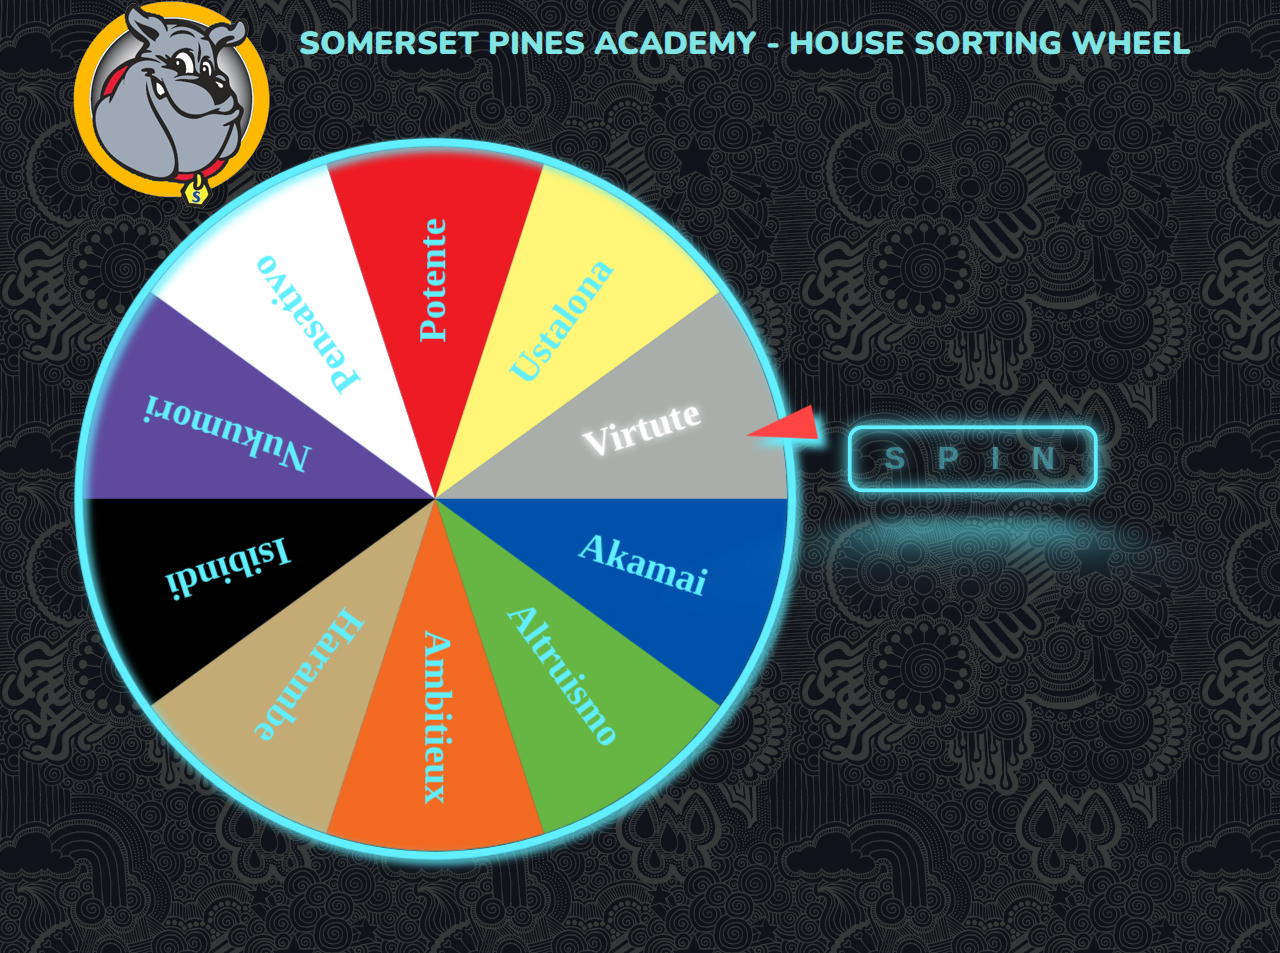
==== commit 690fd7c1: "Update" ====
--- a/spin_2/index.html
+++ b/spin_2/index.html
@@ -15,8 +15,8 @@
 
 	<div class='full_page'>
 
-		<div class="en-header-school-logo">
-			<div style="text-align: center;">
+		<div class="header">
+			<div class = "header_logo">
 				<img src="images/header_logo.png" alt="Somerset Pines Academy Logo">
 			</div>
 			<div class="header-title">
@@ -32,7 +32,6 @@
 					<canvas id="canvas" width="1920" height="500"></canvas>
 				</div>
 				<div class="item spin" id="container_click">
-		
 					<button class='glowing-btn' id="sortButton" onclick="sortHouse()">
 						<span class='glowing-txt'>
 							<span class='faulty-letter'>
@@ -396,6 +395,14 @@
 
 
 			// Creates a Sort Function
+			$(document).keyup(function(event)
+			{
+				if(event.key=="Enter")
+				{
+					sortHouse()
+				}
+			});
+
 			function sortHouse()
 			{
 
--- a/spin_2/main.css
+++ b/spin_2/main.css
@@ -42,24 +42,25 @@
 
   /* HEADER */
 
-  .en-header-school-logo {
+  .header {
     display: flex;
     justify-content: center;
-    align-items: center;
-  }
-
-  .en-header-school-logo img {
-    position: relative;
-    width: 70%;
+    /* align-items: left; */
+  }
+
+  /* .header .header_logo img { */
+    /* position: relative; */
+    /* width: 70%;
     height: auto;
-    align-self: right;
-    z-index: 9999999999999999999999;
-  }
+    align-self: right; */
+    /* z-index: 9999999999999999999999; */
+  /* }  */
 
   .header-title {
     position: relative;
     height: max-content;
     text-align: center;
+    transform: translate(0, 50%);
   }
 
   .congrat_text {
@@ -78,11 +79,12 @@
 
   }
 */
-.full_page{
-  display: flex;
-  flex-direction: column;
-
-}
+  .full_page {
+    display: flex;
+    flex-direction: column;
+
+  }
+
   .inner_page_wrapper {
     display: flex;
     /* max-width: 1100px; */
@@ -139,15 +141,23 @@
 
 
   .spin {
-    display: flex;
+    /* display: flex;
     flex-direction: column;
     justify-content:center;
     column-gap: 10px;
-    /* transform: translate(25%, 110%); */
     transform: translate(25%, 110%);
     width: 100%;
     text-align: center;
-    padding-top: 5%;
+    padding-top: 5%; */
+
+    position: absolute;
+    right: 0;
+    top: 50%;
+    /* left: 50%; */
+    width: 80%;
+    transform: translate(20%, -45%);
+    text-align: center;
+    padding-top: 10px;
   }
 
 
@@ -156,6 +166,11 @@
     padding-top: 2%;
     transform: translate(5%, 0%);
     width: 95%;
+  }
+
+  .header_logo{
+    text-align: center;
+    transform: translate(-10%, 0%);
   }
 
   /* For Glowing button */
